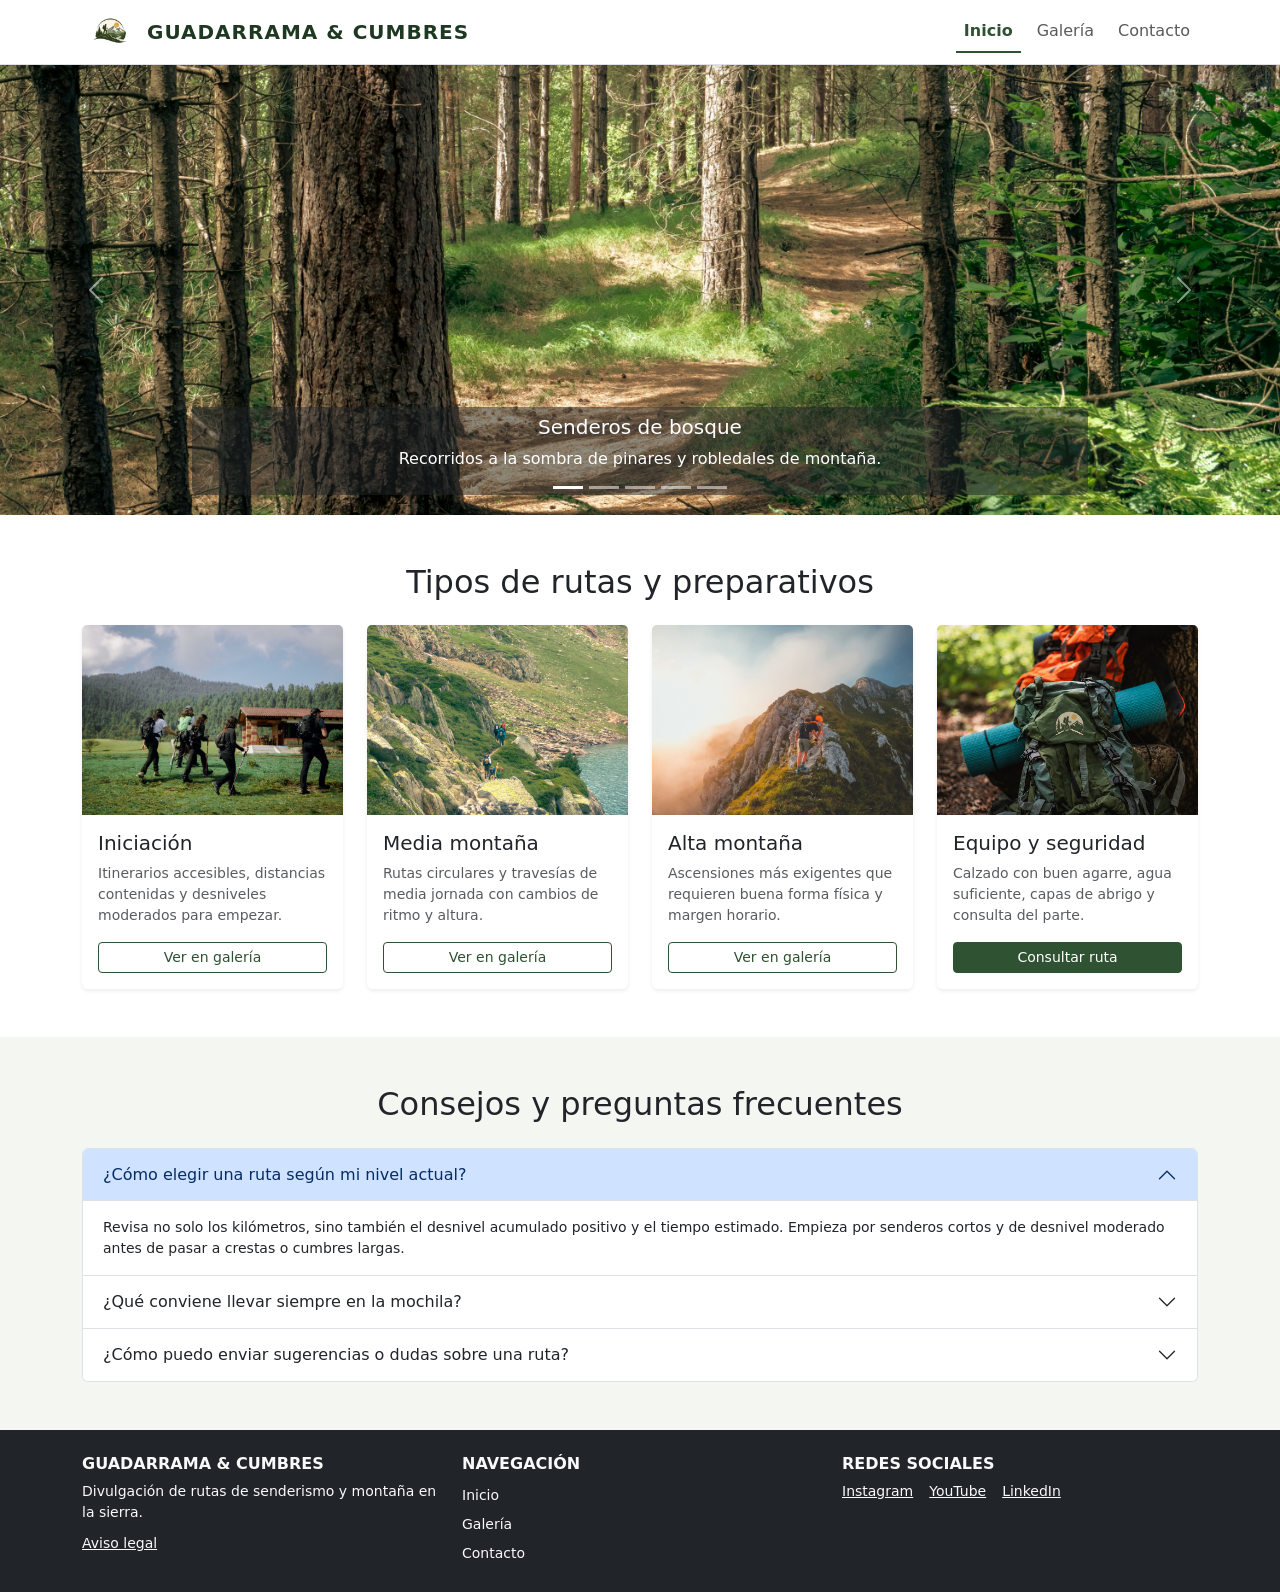
==== index.html @ a1f43e4e "Inicio de repositorio" ====
<!DOCTYPE html>
<html lang="es">
<head>
  <meta charset="UTF-8">
  <meta name="viewport" content="width=device-width, initial-scale=1.0">
  <title>Guadarrama &amp; Cumbres | Inicio</title>
  <link href="https://cdn.jsdelivr.net/npm/bootstrap@5.3.3/dist/css/bootstrap.min.css" rel="stylesheet" integrity="sha384-QWTKZyjpPEjISv5WaRU9OFeRpok6YctnYmDr5pNlyT2bRjXh0JMhjY6hW+ALEwIH" crossorigin="anonymous">
  <link rel="stylesheet" href="css/styles.css">
</head>
<body class="d-flex flex-column min-vh-100">

  <!-- HEADER: Logotipo/nombre + navegación con página activa -->
  <header class="sticky-top">
    <nav class="navbar navbar-expand-lg navbar-light bg-white border-bottom shadow-sm">
      <div class="container">
        <a class="navbar-brand d-flex align-items-center gap-2 fw-bold" href="index.html">
          <img src="img/logo-cumbres.png" alt="Logo de Guadarrama y Cumbres" width="1536" height="1024" class="logo-navbar">
          <span>GUADARRAMA &amp; CUMBRES</span>
        </a>

        <button class="navbar-toggler" type="button" data-bs-toggle="collapse" data-bs-target="#menuPrincipal" aria-controls="menuPrincipal" aria-expanded="false" aria-label="Alternar navegación">
          <span class="navbar-toggler-icon"></span>
        </button>

        <div class="collapse navbar-collapse" id="menuPrincipal">
          <ul class="navbar-nav ms-auto gap-lg-2">
            <li class="nav-item">
              <a class="nav-link active fw-semibold border-bottom border-2" aria-current="page" href="index.html">Inicio</a>
            </li>
            <li class="nav-item">
              <a class="nav-link" href="views/galeria.html">Galería</a>
            </li>
            <li class="nav-item">
              <a class="nav-link" href="views/contacto.html">Contacto</a>
            </li>
          </ul>
        </div>
      </div>
    </nav>
  </header>

  <main class="flex-grow-1">

    <!-- 1. CARRUSEL DE IMÁGENES (mínimo 5 imágenes) -->
    <section aria-label="Rutas destacadas en carrusel">
      <div id="carruselRutas" class="carousel slide" data-bs-ride="carousel">
        <div class="carousel-indicators">
          <button type="button" data-bs-target="#carruselRutas" data-bs-slide-to="0" class="active" aria-current="true" aria-label="Ruta 1"></button>
          <button type="button" data-bs-target="#carruselRutas" data-bs-slide-to="1" aria-label="Ruta 2"></button>
          <button type="button" data-bs-target="#carruselRutas" data-bs-slide-to="2" aria-label="Ruta 3"></button>
          <button type="button" data-bs-target="#carruselRutas" data-bs-slide-to="3" aria-label="Ruta 4"></button>
          <button type="button" data-bs-target="#carruselRutas" data-bs-slide-to="4" aria-label="Ruta 5"></button>
        </div>

        <div class="carousel-inner">
          <div class="carousel-item active">
            <img src="img/ruta-bosque.jpg" width="3000" height="2000" class="d-block w-100" alt="Sendero entre pinos en la sierra">
            <div class="carousel-caption d-none d-md-block bg-dark bg-opacity-50 rounded p-2">
              <h5>Senderos de bosque</h5>
              <p>Recorridos a la sombra de pinares y robledales de montaña.</p>
            </div>
          </div>

          <div class="carousel-item">
            <img src="img/collado-sierra.jpg" class="d-block w-100" alt="Collado con vistas a la sierra">
            <div class="carousel-caption d-none d-md-block bg-dark bg-opacity-50 rounded p-2">
              <h5>Collados y pasos naturales</h5>
              <p>Transiciones abiertas con panorámicas amplias del valle.</p>
            </div>
          </div>

          <div class="carousel-item">
            <img src="img/cumbre-rocosa.jpg" width="4160" height="6240" class="d-block w-100" alt="Cumbre rocosa en altura">
            <div class="carousel-caption d-none d-md-block bg-dark bg-opacity-50 rounded p-2">
              <h5>Cumbres y miradores</h5>
              <p>Jornadas con mayor desnivel y vistas sobre el cordal.</p>
            </div>
          </div>

          <div class="carousel-item">
            <img src="img/arroyo-pradera.jpg" width="3648" height="5472" class="d-block w-100" alt="Arroyo junto a pradera alpina">
            <div class="carousel-caption d-none d-md-block bg-dark bg-opacity-50 rounded p-2">
              <h5>Praderas y arroyos</h5>
              <p>Tramos tranquilos ideales para caminar a ritmo constante.</p>
            </div>
          </div>

          <div class="carousel-item">
            <img src="img/atardecer-cumbres.jpg" width="6720" height="4476" class="d-block w-100" alt="Atardecer sobre las montañas">
            <div class="carousel-caption d-none d-md-block bg-dark bg-opacity-50 rounded p-2">
              <h5>Luz de última hora</h5>
              <p>Planificación cuidadosa para disfrutar del regreso con margen.</p>
            </div>
          </div>
        </div>

        <button class="carousel-control-prev" type="button" data-bs-target="#carruselRutas" data-bs-slide="prev">
          <span class="carousel-control-prev-icon" aria-hidden="true"></span>
          <span class="visually-hidden">Anterior</span>
        </button>
        <button class="carousel-control-next" type="button" data-bs-target="#carruselRutas" data-bs-slide="next">
          <span class="carousel-control-next-icon" aria-hidden="true"></span>
          <span class="visually-hidden">Siguiente</span>
        </button>
      </div>
    </section>

    <!-- 2. SECCIÓN COMPUESTA POR 4 CARDS -->
    <section id="seccion-cards" class="py-5">
      <div class="container">
        <h2 class="text-center mb-4">Tipos de rutas y preparativos</h2>
        <div class="row row-cols-1 row-cols-sm-2 row-cols-lg-4 g-4">
          <div class="col">
            <div class="card h-100 shadow-sm border-0">
              <img src="img/card-iniciacion.jpg"  width="6960" height="4640" class="card-img-top" alt="Ruta de iniciación">
              <div class="card-body d-flex flex-column">
                <h3 class="card-title h5">Iniciación</h3>
                <p class="card-text small text-muted">Itinerarios accesibles, distancias contenidas y desniveles moderados para empezar.</p>
                <a href="views/galeria.html" class="btn btn-outline-cumbres btn-sm mt-auto">Ver en galería</a>
              </div>
            </div>
          </div>

          <div class="col">
            <div class="card h-100 shadow-sm border-0">
              <img src="img/card-media.jpg"  width="3371" height="5493" class="card-img-top" alt="Ruta de media montaña">
              <div class="card-body d-flex flex-column">
                <h3 class="card-title h5">Media montaña</h3>
                <p class="card-text small text-muted">Rutas circulares y travesías de media jornada con cambios de ritmo y altura.</p>
                <a href="views/galeria.html" class="btn btn-outline-cumbres btn-sm mt-auto">Ver en galería</a>
              </div>
            </div>
          </div>

          <div class="col">
            <div class="card h-100 shadow-sm border-0">
              <img src="img/card-alta.jpg"  width="3000" height="4000" class="card-img-top" alt="Ruta de alta montaña">
              <div class="card-body d-flex flex-column">
                <h3 class="card-title h5">Alta montaña</h3>
                <p class="card-text small text-muted">Ascensiones más exigentes que requieren buena forma física y margen horario.</p>
                <a href="views/galeria.html" class="btn btn-outline-cumbres btn-sm mt-auto">Ver en galería</a>
              </div>
            </div>
          </div>

          <div class="col">
            <div class="card h-100 shadow-sm border-0">
              <img src="img/card-material.jpg"  width="1024" height="1536" class="card-img-top" alt="Calzado y mochila de senderismo">
              <div class="card-body d-flex flex-column">
                <h3 class="card-title h5">Equipo y seguridad</h3>
                <p class="card-text small text-muted">Calzado con buen agarre, agua suficiente, capas de abrigo y consulta del parte.</p>
                <a href="views/contacto.html" class="btn btn-cumbres btn-sm mt-auto">Consultar ruta</a>
              </div>
            </div>
          </div>
        </div>
      </div>
    </section>

    <!-- 3. SECCIÓN CON UN ELEMENTO DE BOOTSTRAP A ELECCIÓN (Accordion) -->
    <section id="seccion-extra" class="py-5 bg-cumbres-suave">
      <div class="container">
        <h2 class="text-center mb-4">Consejos y preguntas frecuentes</h2>
        <div class="accordion" id="accordionMontana">
          <div class="accordion-item">
            <h3 class="accordion-header" id="headingOne">
              <button class="accordion-button" type="button" data-bs-toggle="collapse" data-bs-target="#collapseOne" aria-expanded="true" aria-controls="collapseOne">
                ¿Cómo elegir una ruta según mi nivel actual?
              </button>
            </h3>
            <div id="collapseOne" class="accordion-collapse collapse show" aria-labelledby="headingOne" data-bs-parent="#accordionMontana">
              <div class="accordion-body small">
                Revisa no solo los kilómetros, sino también el desnivel acumulado positivo y el tiempo estimado. Empieza por senderos cortos y de desnivel moderado antes de pasar a crestas o cumbres largas.
              </div>
            </div>
          </div>

          <div class="accordion-item">
            <h3 class="accordion-header" id="headingTwo">
              <button class="accordion-button collapsed" type="button" data-bs-toggle="collapse" data-bs-target="#collapseTwo" aria-expanded="false" aria-controls="collapseTwo">
                ¿Qué conviene llevar siempre en la mochila?
              </button>
            </h3>
            <div id="collapseTwo" class="accordion-collapse collapse" aria-labelledby="headingTwo" data-bs-parent="#accordionMontana">
              <div class="accordion-body small">
                Agua, algo de comida energética, cortavientos o prenda de abrigo (la temperatura cambia rápido en altura), protección solar, batería cargada y el track o mapa descargado.
              </div>
            </div>
          </div>

          <div class="accordion-item">
            <h3 class="accordion-header" id="headingThree">
              <button class="accordion-button collapsed" type="button" data-bs-toggle="collapse" data-bs-target="#collapseThree" aria-expanded="false" aria-controls="collapseThree">
                ¿Cómo puedo enviar sugerencias o dudas sobre una ruta?
              </button>
            </h3>
            <div id="collapseThree" class="accordion-collapse collapse" aria-labelledby="headingThree" data-bs-parent="#accordionMontana">
              <div class="accordion-body small">
                Puedes escribirnos desde la página de contacto indicando la zona, tus datos y cualquier comentario adicional para que revisemos tu consulta.
              </div>
            </div>
          </div>
        </div>
      </div>
    </section>

  </main>

  <!-- FOOTER: 1) Empresa y aviso legal, 2) Segundo menú, 3) Redes sociales -->
  <footer class="bg-dark text-light py-4 mt-auto">
    <div class="container">
      <div class="row gy-4">
        <div class="col-12 col-lg-4">
          <h4 class="h6 fw-bold text-uppercase">Guadarrama &amp; Cumbres</h4>
          <p class="small mb-2">Divulgación de rutas de senderismo y montaña en la sierra.</p>
          <a href="#aviso-legal" class="link-light small text-decoration-underline">Aviso legal</a>
        </div>

        <div class="col-12 col-lg-4">
          <h4 class="h6 fw-bold text-uppercase">Navegación</h4>
          <ul class="list-unstyled small mb-0">
            <li><a href="index.html" class="link-light text-decoration-none d-block py-1">Inicio</a></li>
            <li><a href="galeria.html" class="link-light text-decoration-none d-block py-1">Galería</a></li>
            <li><a href="contacto.html" class="link-light text-decoration-none d-block py-1">Contacto</a></li>
          </ul>
        </div>

        <div class="col-12 col-lg-4">
          <h4 class="h6 fw-bold text-uppercase">Redes sociales</h4>
          <div class="d-flex gap-3">
            <a href="https://www.instagram.com/" target="_blank" rel="noopener noreferrer" class="link-light small">Instagram</a>
            <a href="https://www.youtube.com/" target="_blank" rel="noopener noreferrer" class="link-light small">YouTube</a>
            <a href="https://www.linkedin.com/" target="_blank" rel="noopener noreferrer" class="link-light small">LinkedIn</a>
          </div>
        </div>
      </div>
    </div>
  </footer>

  <script src="https://cdn.jsdelivr.net/npm/bootstrap@5.3.3/dist/js/bootstrap.bundle.min.js" integrity="sha384-YvpcrYf0tY3lHB60NNkmXc5s9fDVZLESaAA55NDzOxhy9GkcIdslK1eN7N6jIeHz" crossorigin="anonymous"></script>
</body>
</html>
---- css/styles.css ----
:root {
  --cumbres-primario: #2f5233;
  --cumbres-primario-oscuro: #1f3822;
  --cumbres-suave: #f4f6f2;
}

.bg-cumbres-suave {
  background-color: var(--cumbres-suave);
}

.navbar-brand span {
  letter-spacing: 0.05em;
  color: var(--cumbres-primario-oscuro);
}

.logo-navbar {
  height: 38px;
  width: auto;
}

.nav-link.active {
  color: var(--cumbres-primario) !important;
  border-color: var(--cumbres-primario) !important;
}

.btn-cumbres {
  background-color: var(--cumbres-primario);
  border-color: var(--cumbres-primario);
  color: #ffffff;
}

.btn-cumbres:hover {
  background-color: var(--cumbres-primario-oscuro);
  border-color: var(--cumbres-primario-oscuro);
  color: #ffffff;
}

.btn-outline-cumbres {
  border-color: var(--cumbres-primario);
  color: var(--cumbres-primario);
}

.btn-outline-cumbres:hover {
  background-color: var(--cumbres-primario);
  border-color: var(--cumbres-primario);
  color: #ffffff;
}

/* Carrusel */
#carruselRutas .carousel-item img {
  height: 450px;
  object-fit: cover;
}

@media (max-width: 576px) {
  #carruselRutas .carousel-item img {
    height: 270px;
  }
}


/* Cards */
#seccion-cards .card-img-top {
  height: 190px;
  object-fit: cover;
}

#seccion-cards .card-horizontal {
  object-position: center center;
}

#seccion-cards .card-vertical-top {
  object-position: center 25%;
}

#seccion-cards .card-vertical-center {
  object-position: center 45%;
}

/* Galería: efecto visual al pasar el ratón */
.galeria-card {
  overflow: hidden;
  border-radius: 0.5rem;
}

.galeria-card img {
  width: 100%;
  height: 250px;
  object-fit: cover
}

.galeria-card img {
  width: 100%;
  height: 250px;
  object-fit: cover;
  display: block;
  transition: transform 0.35s ease, filter 0.35s ease;
}

.galeria-card:hover img {
  transform: scale(1.06);
  filter: brightness(0.92);
}

.galeria-card .card-horizontal {
  object-position: center center;
}

.galeria-card .card-vertical-top {
  object-position: center 25%;
}

.galeria-card .card-vertical-center {
  object-position: center 45%;
}
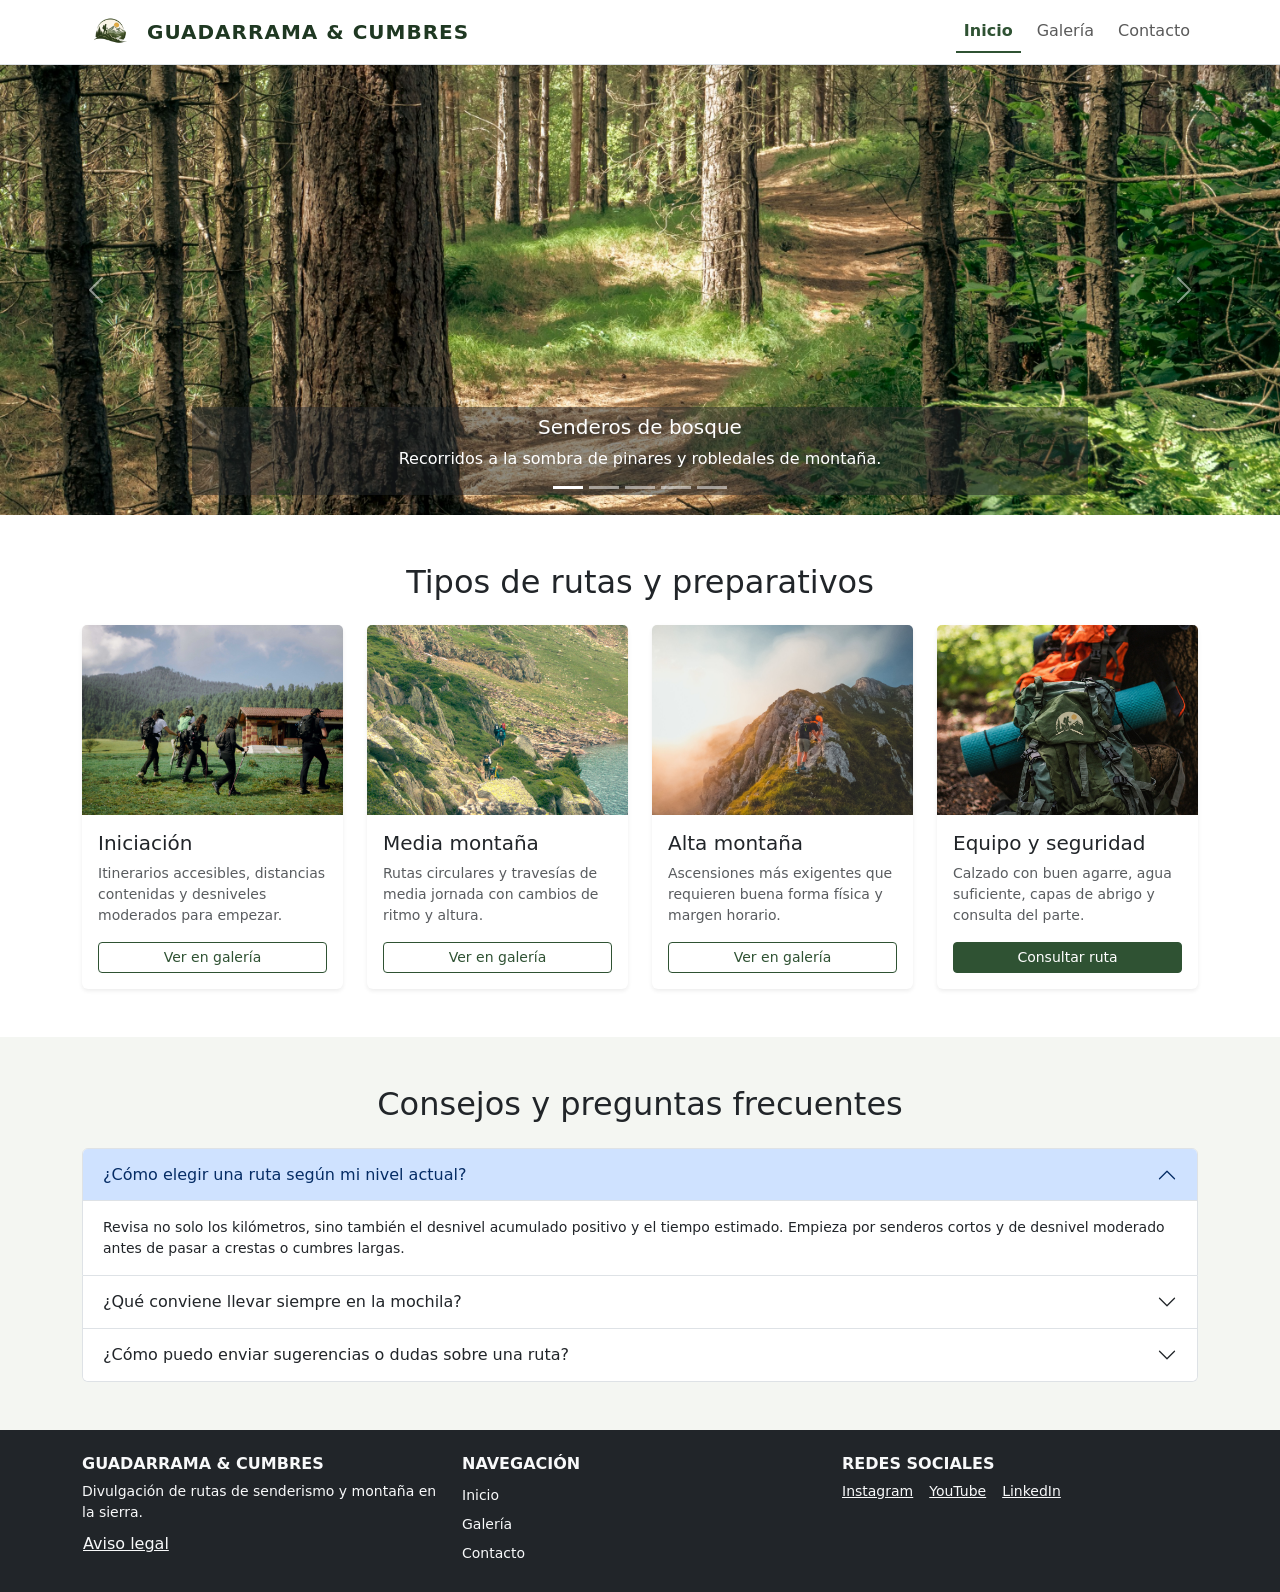
==== commit 5902cea1: "Aviso legal update" ====
--- a/index.html
+++ b/index.html
@@ -211,22 +211,24 @@
     <div class="container">
       <div class="row gy-4">
         <div class="col-12 col-lg-4">
-          <h4 class="h6 fw-bold text-uppercase">Guadarrama &amp; Cumbres</h4>
+          <p class="h6 fw-bold text-uppercase">Guadarrama &amp; Cumbres</p>
           <p class="small mb-2">Divulgación de rutas de senderismo y montaña en la sierra.</p>
-          <a href="#aviso-legal" class="link-light small text-decoration-underline">Aviso legal</a>
+          <button type="button" class="btn btn-link link-light small text-decoration-underline p-0 align-baseline" data-bs-toggle="modal" data-bs-target="#modalAvisoLegal">
+            Aviso legal
+          </button>
         </div>
 
         <div class="col-12 col-lg-4">
-          <h4 class="h6 fw-bold text-uppercase">Navegación</h4>
+          <p class="h6 fw-bold text-uppercase">Navegación</p>
           <ul class="list-unstyled small mb-0">
             <li><a href="index.html" class="link-light text-decoration-none d-block py-1">Inicio</a></li>
-            <li><a href="galeria.html" class="link-light text-decoration-none d-block py-1">Galería</a></li>
-            <li><a href="contacto.html" class="link-light text-decoration-none d-block py-1">Contacto</a></li>
+            <li><a href="views/galeria.html" class="link-light text-decoration-none d-block py-1">Galería</a></li>
+            <li><a href="views/contacto.html" class="link-light text-decoration-none d-block py-1">Contacto</a></li>
           </ul>
         </div>
 
         <div class="col-12 col-lg-4">
-          <h4 class="h6 fw-bold text-uppercase">Redes sociales</h4>
+          <p class="h6 fw-bold text-uppercase">Redes sociales</p>
           <div class="d-flex gap-3">
             <a href="https://www.instagram.com/" target="_blank" rel="noopener noreferrer" class="link-light small">Instagram</a>
             <a href="https://www.youtube.com/" target="_blank" rel="noopener noreferrer" class="link-light small">YouTube</a>
@@ -238,5 +240,34 @@
   </footer>
 
   <script src="https://cdn.jsdelivr.net/npm/bootstrap@5.3.3/dist/js/bootstrap.bundle.min.js" integrity="sha384-YvpcrYf0tY3lHB60NNkmXc5s9fDVZLESaAA55NDzOxhy9GkcIdslK1eN7N6jIeHz" crossorigin="anonymous"></script>
+
+  <!-- MODAL DE AVISO LEGAL -->
+  <div class="modal fade" id="modalAvisoLegal" tabindex="-1" aria-labelledby="tituloAvisoLegal" aria-hidden="true">
+    <div class="modal-dialog modal-lg modal-dialog-scrollable">
+      <div class="modal-content text-dark">
+        <div class="modal-header">
+          <h2 class="modal-title h5 mb-0" id="tituloAvisoLegal">Aviso legal</h2>
+          <button type="button" class="btn-close" data-bs-dismiss="modal" aria-label="Cerrar"></button>
+        </div>
+        <div class="modal-body small">
+          <p class="fw-semibold mb-1">1. Objeto y finalidad del sitio</p>
+          <p>El sitio web <strong>Guadarrama &amp; Cumbres</strong> ha sido desarrollado con fines divulgativos y académicos para presentar rutas de senderismo, galería fotográfica de montaña y un formulario de contacto con mapa interactivo.</p>
+
+          <p class="fw-semibold mb-1">2. Propiedad intelectual</p>
+          <p>Los textos, estructura, código y recursos gráficos utilizados en este proyecto pertenecen a sus respectivos autores o se emplean bajo las condiciones de uso correspondientes al ejercicio académico.</p>
+
+          <p class="fw-semibold mb-1">3. Responsabilidad y geolocalización</p>
+          <p>La información de rutas y el mapa interactivo tienen carácter orientativo. El uso de la geolocalización en el navegador requiere el consentimiento previo del usuario y, si no se concede o no está disponible, el mapa muestra una ubicación de referencia.</p>
+
+          <p class="fw-semibold mb-1 mb-0">4. Protección de datos y almacenamiento local</p>
+          <p class="mb-0">Este sitio estático no dispone de servidor de almacenamiento externo; los datos introducidos en el formulario de contacto se validan en el cliente y se gestionan localmente en el navegador sin fines comerciales.</p>
+        </div>
+        <div class="modal-footer">
+          <button type="button" class="btn btn-secondary btn-sm" data-bs-dismiss="modal">Cerrar</button>
+        </div>
+      </div>
+    </div>
+  </div>
+
 </body>
 </html>
--- a/css/styles.css
+++ b/css/styles.css
@@ -112,4 +112,14 @@
 
 .galeria-card .card-vertical-center {
   object-position: center 45%;
+}
+
+/* Mapa dinámico */
+#mapa {
+  width: 100%;
+  height: 360px;
+  min-height: 360px;
+  border-radius: 0.5rem;
+  background-color: #eef2ed;
+  overflow: hidden;
 }
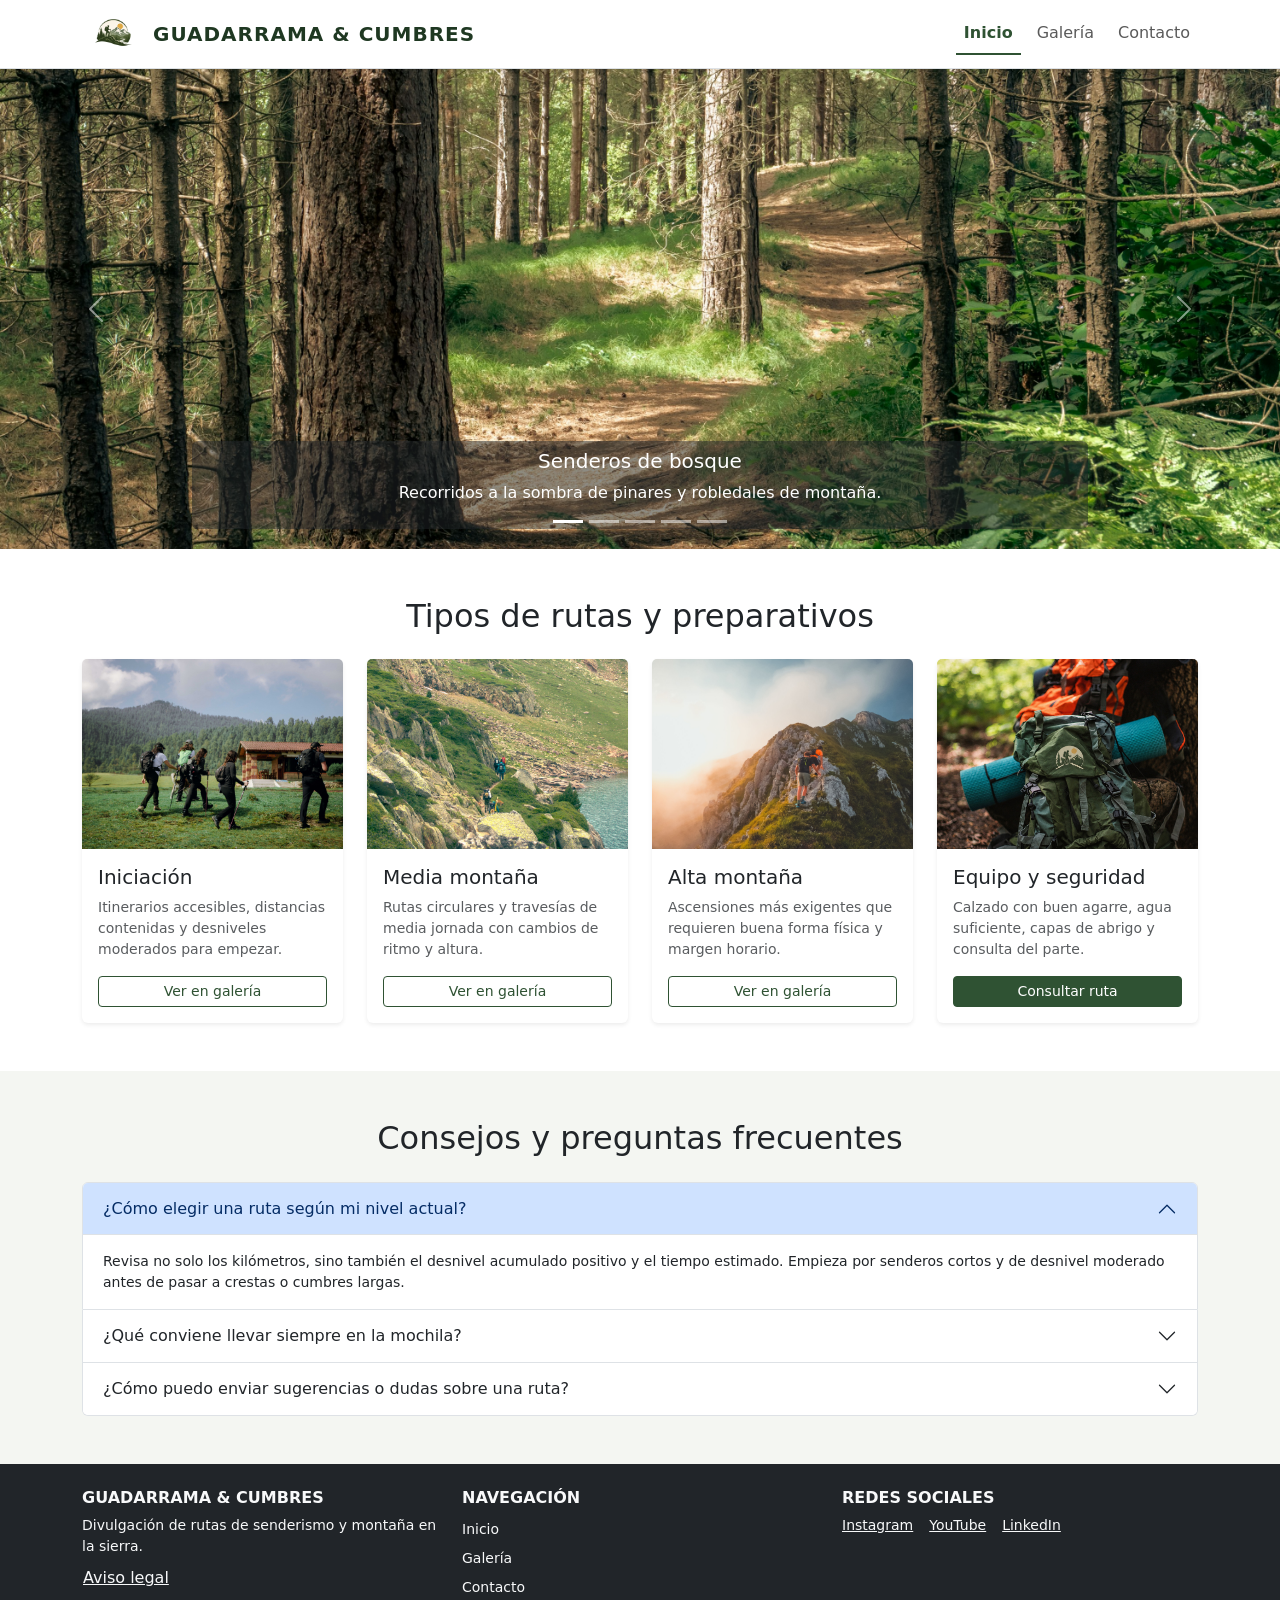
==== commit eaa30f14: "Responsive" ====
--- a/index.html
+++ b/index.html
@@ -55,7 +55,7 @@
         <div class="carousel-inner">
           <div class="carousel-item active">
             <img src="img/ruta-bosque.jpg" width="3000" height="2000" class="d-block w-100" alt="Sendero entre pinos en la sierra">
-            <div class="carousel-caption d-none d-md-block bg-dark bg-opacity-50 rounded p-2">
+            <div class="carousel-caption  d-md-block bg-dark bg-opacity-50 rounded p-2">
               <h5>Senderos de bosque</h5>
               <p>Recorridos a la sombra de pinares y robledales de montaña.</p>
             </div>
@@ -63,7 +63,7 @@
 
           <div class="carousel-item">
             <img src="img/collado-sierra.jpg" class="d-block w-100" alt="Collado con vistas a la sierra">
-            <div class="carousel-caption d-none d-md-block bg-dark bg-opacity-50 rounded p-2">
+            <div class="carousel-caption d-md-block bg-dark bg-opacity-50 rounded p-2">
               <h5>Collados y pasos naturales</h5>
               <p>Transiciones abiertas con panorámicas amplias del valle.</p>
             </div>
@@ -71,7 +71,7 @@
 
           <div class="carousel-item">
             <img src="img/cumbre-rocosa.jpg" width="4160" height="6240" class="d-block w-100" alt="Cumbre rocosa en altura">
-            <div class="carousel-caption d-none d-md-block bg-dark bg-opacity-50 rounded p-2">
+            <div class="carousel-caption d-md-block bg-dark bg-opacity-50 rounded p-2">
               <h5>Cumbres y miradores</h5>
               <p>Jornadas con mayor desnivel y vistas sobre el cordal.</p>
             </div>
@@ -79,7 +79,7 @@
 
           <div class="carousel-item">
             <img src="img/arroyo-pradera.jpg" width="3648" height="5472" class="d-block w-100" alt="Arroyo junto a pradera alpina">
-            <div class="carousel-caption d-none d-md-block bg-dark bg-opacity-50 rounded p-2">
+            <div class="carousel-caption d-md-block bg-dark bg-opacity-50 rounded p-2">
               <h5>Praderas y arroyos</h5>
               <p>Tramos tranquilos ideales para caminar a ritmo constante.</p>
             </div>
@@ -87,7 +87,7 @@
 
           <div class="carousel-item">
             <img src="img/atardecer-cumbres.jpg" width="6720" height="4476" class="d-block w-100" alt="Atardecer sobre las montañas">
-            <div class="carousel-caption d-none d-md-block bg-dark bg-opacity-50 rounded p-2">
+            <div class="carousel-caption d-md-block bg-dark bg-opacity-50 rounded p-2">
               <h5>Luz de última hora</h5>
               <p>Planificación cuidadosa para disfrutar del regreso con margen.</p>
             </div>
--- a/css/styles.css
+++ b/css/styles.css
@@ -2,6 +2,11 @@
   --cumbres-primario: #2f5233;
   --cumbres-primario-oscuro: #1f3822;
   --cumbres-suave: #f4f6f2;
+}
+
+main,
+section[id] {
+  scroll-margin-top: 84px;
 }
 
 .bg-cumbres-suave {
@@ -48,19 +53,14 @@
 
 /* Carrusel */
 #carruselRutas .carousel-item img {
+  width: 100%;
   height: 450px;
   object-fit: cover;
 }
 
-@media (max-width: 576px) {
-  #carruselRutas .carousel-item img {
-    height: 270px;
-  }
-}
-
-
 /* Cards */
 #seccion-cards .card-img-top {
+  width: 100%;
   height: 190px;
   object-fit: cover;
 }
@@ -81,12 +81,6 @@
 .galeria-card {
   overflow: hidden;
   border-radius: 0.5rem;
-}
-
-.galeria-card img {
-  width: 100%;
-  height: 250px;
-  object-fit: cover
 }
 
 .galeria-card img {
@@ -122,4 +116,67 @@
   border-radius: 0.5rem;
   background-color: #eef2ed;
   overflow: hidden;
+  z-index: 1;
+}
+
+/* Ajustes para pantalla pequeña (sm) */
+@media (max-width: 576px) {
+  .logo-navbar {
+    height: 32px;
+  }
+
+  .navbar-brand {
+    font-size: 0.9rem;
+    gap: 0.35rem !important;
+  }
+
+  .navbar-brand span {
+    letter-spacing: 0.02em;
+  }
+
+  #carruselRutas .carousel-item img {
+    height: 280px;
+  }
+
+  #carruselRutas .carousel-caption {
+    bottom: 1.5rem;
+    left: 12%;
+    right: 12%;
+    padding: 0.4rem 0.6rem !important;
+  }
+
+  #carruselRutas .carousel-caption h5 {
+    font-size: 0.9rem;
+    margin-bottom: 0.15rem;
+  }
+
+  #carruselRutas .carousel-caption p {
+    font-size: 0.75rem;
+    line-height: 1.25;
+  }
+
+  .galeria-card img {
+    height: 200px;
+  }
+
+  #mapa {
+    height: 280px;
+    min-height: 280px;
+  }
+}
+
+/* Ajustes para pantalla grande (lg) */
+@media (min-width: 992px) {
+  .logo-navbar {
+    height: 42px;
+  }
+
+  #carruselRutas .carousel-item img {
+    height: 480px;
+  }
+
+  #mapa {
+    height: 400px;
+    min-height: 400px;
+  }
 }
